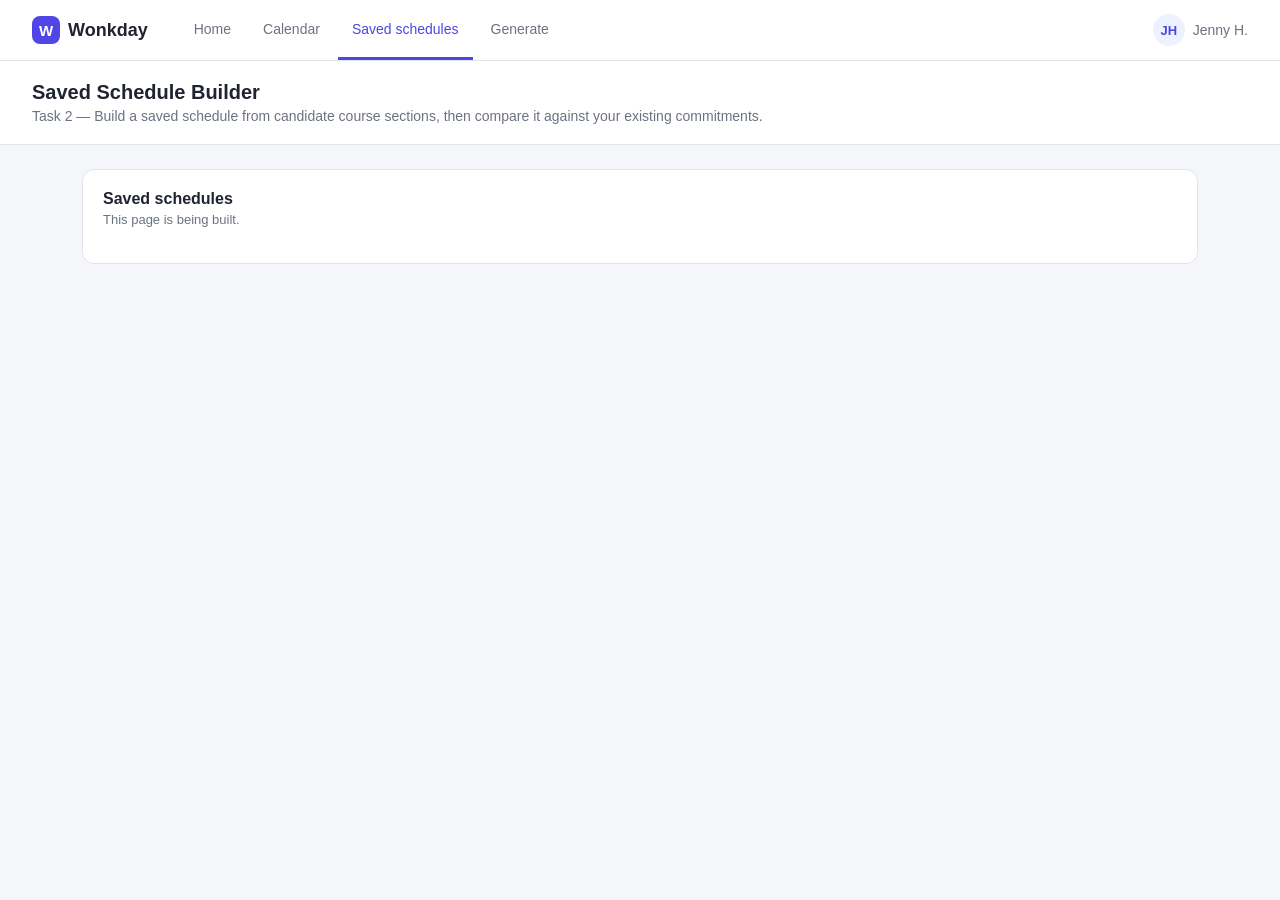
==== schedules.html @ 678dd510 "first commit" ====
<!DOCTYPE html>
<html lang="en">
<head>
<meta charset="UTF-8" />
<meta name="viewport" content="width=device-width, initial-scale=1.0" />
<title>Saved Schedules · Wonkday</title>
<link rel="stylesheet" href="css/app.css" />
</head>
<body>

<nav class="app-nav" aria-label="Main">
  <div class="inner">
    <a class="brand" href="index.html"><span class="logo">W</span>Wonkday</a>
    <div class="links">
      <a href="index.html">Home</a>
      <a href="calendar.html">Calendar</a>
      <a href="schedules.html" aria-current="page">Saved schedules</a>
      <a href="generate.html">Generate</a>
    </div>
    <div class="user"><span class="avatar">JH</span>Jenny H.</div>
  </div>
</nav>

<header class="page-header">
  <h1>Saved Schedule Builder</h1>
  <p>Task 2 — Build a saved schedule from candidate course sections, then compare it against your existing commitments.</p>
</header>

<main class="page">
  <section class="panel">
    <h2>Saved schedules</h2>
    <p class="sub">This page is being built.</p>
  </section>
</main>

<script src="js/store.js"></script>
</body>
</html>
---- css/app.css ----
:root {
  --bg: #f5f6fa;
  --panel: #ffffff;
  --border: #e1e4ea;
  --text: #1f2430;
  --muted: #6b7280;
  --accent: #4f46e5;
  --accent-dark: #4338ca;
  --accent-light: #eef2ff;
  --class-color: #4f46e5;
  --work-color: #0f9d58;
  --commit-color: #e8871e;
  --candidate-color: #7c3aed;
  --danger: #dc2626;
  --danger-light: #fee2e2;
  --success: #15803d;
  --success-light: #dcfce7;
}

* { box-sizing: border-box; }

body {
  margin: 0;
  font-family: -apple-system, BlinkMacSystemFont, "Segoe UI", Roboto, Helvetica, Arial, sans-serif;
  background: var(--bg);
  color: var(--text);
}

.app-nav {
  background: var(--panel);
  border-bottom: 1px solid var(--border);
  position: sticky;
  top: 0;
  z-index: 20;
}
.app-nav .inner {
  padding: 0 32px;
  display: flex;
  align-items: center;
  gap: 32px;
  height: 60px;
}
.app-nav .brand {
  display: flex;
  align-items: center;
  gap: 8px;
  font-weight: 700;
  font-size: 18px;
  color: var(--text);
  text-decoration: none;
}
.app-nav .brand .logo {
  width: 28px;
  height: 28px;
  border-radius: 8px;
  background: var(--accent);
  color: #fff;
  display: inline-flex;
  align-items: center;
  justify-content: center;
  font-size: 15px;
}
.app-nav .links { display: flex; gap: 4px; height: 100%; }
.app-nav .links a {
  display: flex;
  align-items: center;
  padding: 0 14px;
  color: var(--muted);
  text-decoration: none;
  font-size: 14px;
  font-weight: 500;
  border-bottom: 3px solid transparent;
}
.app-nav .links a:hover { color: var(--text); }
.app-nav .links a[aria-current="page"] {
  color: var(--accent);
  border-bottom-color: var(--accent);
}
.app-nav .user {
  margin-left: auto;
  display: flex;
  align-items: center;
  gap: 8px;
  font-size: 14px;
  color: var(--muted);
}
.app-nav .user .avatar {
  width: 32px;
  height: 32px;
  border-radius: 50%;
  background: var(--accent-light);
  color: var(--accent);
  font-weight: 700;
  font-size: 13px;
  display: inline-flex;
  align-items: center;
  justify-content: center;
}

.page-header {
  background: var(--panel);
  border-bottom: 1px solid var(--border);
  padding: 20px 32px;
}
.page-header h1 { margin: 0 0 4px; font-size: 20px; }
.page-header p { margin: 0; color: var(--muted); font-size: 14px; }

.page {
  max-width: 1180px;
  margin: 0 auto;
  padding: 24px 32px 64px;
}

.panel {
  background: var(--panel);
  border: 1px solid var(--border);
  border-radius: 12px;
  padding: 20px;
}
.panel h2 { margin: 0 0 4px; font-size: 16px; }
.panel .sub { margin: 0 0 16px; font-size: 13px; color: var(--muted); }

.btn {
  display: inline-flex;
  align-items: center;
  justify-content: center;
  padding: 10px 14px;
  border-radius: 8px;
  font-size: 14px;
  font-weight: 600;
  cursor: pointer;
  border: none;
  text-decoration: none;
  font-family: inherit;
  background: var(--accent);
  color: #fff;
}
.btn:hover { background: var(--accent-dark); }

.legend { display: flex; gap: 16px; margin-top: 12px; font-size: 12px; color: var(--muted); flex-wrap: wrap; }
.legend span { display: inline-flex; align-items: center; gap: 6px; }
.swatch { width: 10px; height: 10px; border-radius: 3px; display: inline-block; }

.toast {
  position: fixed;
  left: 50%;
  bottom: 28px;
  transform: translateX(-50%) translateY(20px);
  background: var(--text);
  color: #fff;
  padding: 12px 20px;
  border-radius: 10px;
  font-size: 14px;
  opacity: 0;
  pointer-events: none;
  transition: opacity 0.2s, transform 0.2s;
  z-index: 50;
}
.toast.show { opacity: 1; transform: translateX(-50%) translateY(0); }
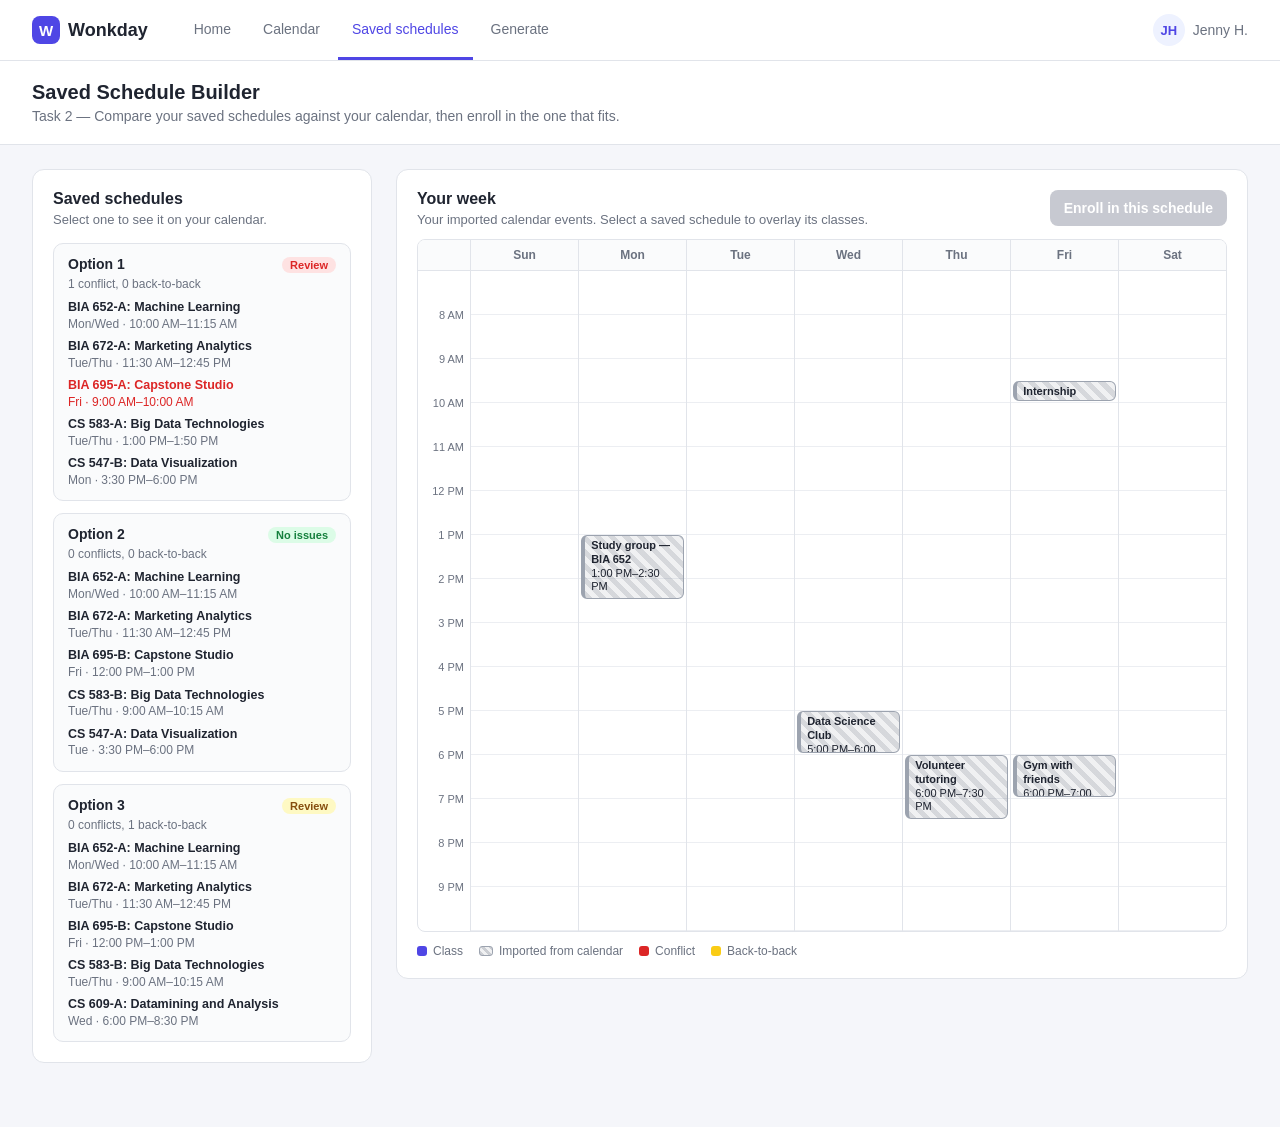
==== commit 41fe5a0b: "schedules.html and contribution statement added functionality to schedules.html and added my contrib" ====
--- a/schedules.html
+++ b/schedules.html
@@ -5,6 +5,95 @@
 <meta name="viewport" content="width=device-width, initial-scale=1.0" />
 <title>Saved Schedules · Wonkday</title>
 <link rel="stylesheet" href="css/app.css" />
+<style>
+  main.page { max-width: 1320px; }
+  .layout { display: grid; grid-template-columns: 340px 1fr; gap: 24px; align-items: start; }
+  @media (max-width: 1000px) { .layout { grid-template-columns: 1fr; } }
+
+  /* schedule list */
+  .sched-list { display: flex; flex-direction: column; gap: 12px; }
+  .sched {
+    text-align: left; font-family: inherit; color: inherit; width: 100%;
+    background: #fafbfc; border: 1px solid var(--border); border-radius: 10px;
+    padding: 12px 14px; cursor: pointer;
+  }
+  .sched:hover { border-color: var(--accent); }
+  .sched.selected { background: var(--accent-light); border-color: var(--accent); box-shadow: 0 0 0 1px var(--accent); }
+  .sched .top { display: flex; justify-content: space-between; align-items: baseline; gap: 8px; }
+  .sched .name { font-weight: 700; font-size: 14px; }
+  .badge { font-size: 11px; font-weight: 600; padding: 2px 8px; border-radius: 999px; white-space: nowrap; }
+  .badge.ok { background: var(--success-light); color: var(--success); }
+  .badge.bad { background: var(--danger-light); color: var(--danger); }
+  .badge.warn { background: #fef9c3; color: #854d0e; }
+  .sched .counts { font-size: 12px; margin: 4px 0 8px; color: var(--muted); }
+  .sched ul { list-style: none; margin: 0; padding: 0; display: flex; flex-direction: column; gap: 6px; }
+  .sched li { font-size: 12px; line-height: 1.35; }
+  .sched li strong { display: block; font-size: 12.5px; }
+  .sched li span { color: var(--muted); }
+  .sched li.hit strong, .sched li.hit span { color: var(--danger); }
+
+  /* calendar header */
+  .cal-top { display: flex; justify-content: space-between; align-items: flex-start; gap: 16px; flex-wrap: wrap; }
+  .cal-top .sub { margin-bottom: 12px; }
+  .btn:disabled { background: #c7c9d1; cursor: not-allowed; }
+  .btn-secondary { background: #fff; color: var(--accent); border: 1px solid var(--accent); }
+  .btn-secondary:hover { background: var(--accent-light); }
+
+  /* week grid */
+  .cal-wrap { overflow-x: auto; }
+  .cal { min-width: 760px; border: 1px solid var(--border); border-radius: 8px; overflow: hidden; }
+  .cal-head, .cal-body { display: grid; grid-template-columns: 52px repeat(7, 1fr); }
+  .cal-head div {
+    background: #fafbfc; text-align: center; font-size: 12px; font-weight: 600; color: var(--muted);
+    padding: 8px 4px; border-bottom: 1px solid var(--border); border-left: 1px solid var(--border);
+  }
+  .cal-head div:first-child { border-left: none; }
+  .time-col { position: relative; }
+  .time-col span { position: absolute; right: 6px; font-size: 11px; color: var(--muted); transform: translateY(-50%); }
+  .day-col {
+    position: relative; border-left: 1px solid var(--border);
+    background-image: repeating-linear-gradient(to bottom, transparent 0, transparent 43px, #eceef2 43px, #eceef2 44px);
+  }
+  .blk {
+    position: absolute; border-radius: 6px; padding: 3px 6px; font-size: 11px; line-height: 1.25;
+    overflow: hidden; border: 1px solid transparent; z-index: 2;
+  }
+  .blk strong { display: block; font-weight: 600; }
+  .blk.class { background: var(--class-color); color: #fff; }
+  .blk.event { color: #1f2430; border-left-width: 4px; }
+  .blk.event { border-color: #9ca3af;
+    background: repeating-linear-gradient(45deg, rgba(107,114,128,.28) 0 5px, rgba(107,114,128,.1) 5px 10px); }
+  /* conflicts = red, back-to-back = yellow (conflict wins) */
+  .blk.class.conflict { background: var(--danger); }
+  .blk.event.conflict { border-color: var(--danger); color: #7f1d1d;
+    background: repeating-linear-gradient(45deg, rgba(220,38,38,.35) 0 5px, rgba(220,38,38,.12) 5px 10px); }
+  .blk.class.b2b { background: #facc15; color: #422006; }
+  .blk.event.b2b { border-color: #ca8a04; color: #422006;
+    background: repeating-linear-gradient(45deg, rgba(250,204,21,.55) 0 5px, rgba(250,204,21,.2) 5px 10px); }
+  .legend .sw-ev { width: 14px; height: 10px; border-radius: 3px; border: 1px solid #9ca3af;
+    background: repeating-linear-gradient(45deg, rgba(107,114,128,.35) 0 3px, rgba(107,114,128,.1) 3px 6px); }
+
+  /* modal */
+  .overlay { position: fixed; inset: 0; background: rgba(31,36,48,.5); display: flex; align-items: center; justify-content: center; z-index: 60; padding: 16px; }
+  .modal { background: #fff; border-radius: 12px; padding: 24px; width: 100%; max-width: 460px; box-shadow: 0 20px 50px rgba(0,0,0,.25); }
+  .modal h3 { margin: 0 0 8px; font-size: 18px; }
+  .modal p { margin: 0 0 10px; font-size: 14px; line-height: 1.5; color: var(--muted); }
+  .modal ul { margin: 0 0 12px; padding-left: 18px; font-size: 13px; line-height: 1.5; }
+  .modal .actions { display: flex; justify-content: flex-end; gap: 10px; margin-top: 18px; }
+  .modal .spin { display: flex; align-items: center; gap: 12px; font-size: 14px; padding: 8px 0; }
+  .spinner { width: 22px; height: 22px; border-radius: 50%; border: 3px solid var(--accent-light); border-top-color: var(--accent); animation: spin .8s linear infinite; }
+  @keyframes spin { to { transform: rotate(360deg); } }
+
+  /* confirmation */
+  .done { max-width: 640px; margin: 0 auto; text-align: center; }
+  .done .check { width: 56px; height: 56px; border-radius: 50%; background: var(--success-light); color: var(--success);
+    display: inline-flex; align-items: center; justify-content: center; font-size: 28px; margin-bottom: 8px; }
+  .done ul { list-style: none; padding: 0; margin: 16px 0; text-align: left; display: flex; flex-direction: column; gap: 8px; }
+  .done li { border: 1px solid var(--border); border-radius: 8px; padding: 10px 12px; font-size: 14px; }
+  .done li span { display: block; color: var(--muted); font-size: 12.5px; margin-top: 2px; }
+  .done .actions { display: flex; justify-content: center; gap: 10px; }
+  [hidden] { display: none !important; }
+</style>
 </head>
 <body>
 
@@ -22,17 +111,231 @@
 </nav>
 
 <header class="page-header">
-  <h1>Saved Schedule Builder</h1>
-  <p>Task 2 — Build a saved schedule from candidate course sections, then compare it against your existing commitments.</p>
+  <h1 id="pageTitle">Saved Schedule Builder</h1>
+  <p id="pageSub">Task 2 — Compare your saved schedules against your calendar, then enroll in the one that fits.</p>
 </header>
 
 <main class="page">
-  <section class="panel">
-    <h2>Saved schedules</h2>
-    <p class="sub">This page is being built.</p>
+  <div class="layout" id="browse">
+    <section class="panel">
+      <h2>Saved schedules</h2>
+      <p class="sub">Select one to see it on your calendar.</p>
+      <div class="sched-list" id="schedList"></div>
+    </section>
+
+    <section class="panel">
+      <div class="cal-top">
+        <div>
+          <h2 id="calTitle">Your week</h2>
+          <p class="sub" id="calSub"></p>
+        </div>
+        <button class="btn" id="enrollBtn" disabled>Enroll in this schedule</button>
+      </div>
+      <div class="cal-wrap"><div class="cal" id="cal"></div></div>
+      <div class="legend">
+        <span><span class="swatch" style="background:var(--class-color)"></span>Class</span>
+        <span><span class="sw-ev swatch"></span>Imported from calendar</span>
+        <span><span class="swatch" style="background:var(--danger)"></span>Conflict</span>
+        <span><span class="swatch" style="background:#facc15"></span>Back-to-back</span>
+      </div>
+    </section>
+  </div>
+
+  <section class="panel done" id="done" hidden>
+    <div class="check">✓</div>
+    <h2 style="font-size:20px">You're enrolled!</h2>
+    <p class="sub" id="doneSub"></p>
+    <ul id="doneList"></ul>
+    <div class="actions">
+      <a class="btn btn-secondary" href="index.html">Back to home</a>
+      <a class="btn" href="calendar.html">Sync to my calendar</a>
+    </div>
   </section>
 </main>
 
 <script src="js/store.js"></script>
+<script>
+(() => {
+  /* ---------- Predefined data (edit here to change the demo) ---------- */
+  const EVENTS = [
+    { id: "e1", name: "Study group — BIA 652", type: "commitment", days: ["Mon"], start: "13:00", end: "14:30" },
+    { id: "e2", name: "Data Science Club", type: "commitment", days: ["Wed"], start: "17:00", end: "18:00" },
+    { id: "e3", name: "Internship stand-up", type: "work", days: ["Fri"], start: "09:30", end: "10:00" },
+    { id: "e4", name: "Volunteer tutoring", type: "commitment", days: ["Thu"], start: "18:00", end: "19:30" },
+    { id: "e5", name: "Gym with friends", type: "commitment", days: ["Fri"], start: "18:00", end: "19:00" },
+  ];
+  const ML  = { code: "BIA 652-A", name: "Machine Learning", days: ["Mon", "Wed"], start: "10:00", end: "11:15" };
+  const MA  = { code: "BIA 672-A", name: "Marketing Analytics", days: ["Tue", "Thu"], start: "11:30", end: "12:45" };
+  const SCHEDULES = [
+    { id: "s1", name: "Option 1", classes: [ML, MA,
+      { code: "BIA 695-A", name: "Capstone Studio", days: ["Fri"], start: "09:00", end: "10:00" },
+      { code: "CS 583-A", name: "Big Data Technologies", days: ["Tue", "Thu"], start: "13:00", end: "13:50" },
+      { code: "CS 547-B", name: "Data Visualization", days: ["Mon"], start: "15:30", end: "18:00" } ] },
+    { id: "s2", name: "Option 2", classes: [ML, MA,
+      { code: "BIA 695-B", name: "Capstone Studio", days: ["Fri"], start: "12:00", end: "13:00" },
+      { code: "CS 583-B", name: "Big Data Technologies", days: ["Tue", "Thu"], start: "09:00", end: "10:15" },
+      { code: "CS 547-A", name: "Data Visualization", days: ["Tue"], start: "15:30", end: "18:00" } ] },
+    { id: "s3", name: "Option 3", classes: [ML, MA,
+      { code: "BIA 695-B", name: "Capstone Studio", days: ["Fri"], start: "12:00", end: "13:00" },
+      { code: "CS 583-B", name: "Big Data Technologies", days: ["Tue", "Thu"], start: "09:00", end: "10:15" },
+      { code: "CS 609-A", name: "Datamining and Analysis", days: ["Wed"], start: "18:00", end: "20:30" } ] },
+  ];
+
+  const WEEK = ["Sun", "Mon", "Tue", "Wed", "Thu", "Fri", "Sat"];
+  const START_H = 7, END_H = 22, HOUR_PX = 44;
+  const $ = (id) => document.getElementById(id);
+  const esc = (s) => String(s).replace(/[&<>"]/g, (c) => ({ "&": "&amp;", "<": "&lt;", ">": "&gt;", '"': "&quot;" }[c]));
+  const plural = (n, w) => `${n} ${w}${n === 1 ? "" : "s"}`;
+  const mins = WonkStore.toMinutes;
+  const pattern = (it) => `${it.days.join("/")} · ${WonkStore.fmtRange(it.start, it.end)}`;
+  const tOverlap = (a, b) => mins(a.start) < mins(b.end) && mins(b.start) < mins(a.end);
+  const touches = (a, b) => a.end === b.start || b.end === a.start;
+
+  let selected = null;
+
+  /* ---------- Conflict analysis ---------- */
+  function analyze(s) {
+    const items = [...s.classes.map((c, i) => ({ ...c, kind: "class", key: `c${i}` })),
+                   ...EVENTS.map((e) => ({ ...e, kind: "event", key: e.id }))];
+    const flags = {};          // "key|Day" -> "conflict" | "b2b"
+    const conflicts = [], b2bs = [];
+    const flag = (it, day, f) => { const k = `${it.key}|${day}`; if (flags[k] !== "conflict") flags[k] = f; };
+    for (let i = 0; i < items.length; i++) for (let j = i + 1; j < items.length; j++) {
+      const a = items[i], b = items[j];
+      if (a.kind === "event" && b.kind === "event") continue;
+      const shared = a.days.filter((d) => b.days.includes(d));
+      if (!shared.length) continue;
+      const label = `${a.code || a.name} and ${b.code || b.name} (${shared.join("/")})`;
+      if (tOverlap(a, b)) {
+        conflicts.push(label); shared.forEach((d) => { flag(a, d, "conflict"); flag(b, d, "conflict"); });
+      } else if (touches(a, b)) {
+        b2bs.push(label); shared.forEach((d) => { flag(a, d, "b2b"); flag(b, d, "b2b"); });
+      }
+    }
+    return { items, flags, conflicts, b2bs };
+  }
+  const summary = (a) => `${plural(a.conflicts.length, "conflict")}, ${a.b2bs.length} back-to-back`;
+
+  /* ---------- Left column ---------- */
+  function renderList() {
+    $("schedList").innerHTML = SCHEDULES.map((s) => {
+      const a = analyze(s);
+      const bad = new Set(), cls = (i) => a.flags[`c${i}|${s.classes[i].days[0]}`];
+      s.classes.forEach((c, i) => c.days.forEach((d) => { if (a.flags[`c${i}|${d}`] === "conflict") bad.add(i); }));
+      const badge = a.conflicts.length ? "bad" : a.b2bs.length ? "warn" : "ok";
+      return `
+      <button class="sched ${selected === s.id ? "selected" : ""}" data-id="${s.id}" aria-pressed="${selected === s.id}">
+        <div class="top"><span class="name">${s.name}</span>
+          <span class="badge ${badge}">${a.conflicts.length || a.b2bs.length ? "Review" : "No issues"}</span></div>
+        <div class="counts">${summary(a)}</div>
+        <ul>${s.classes.map((c, i) => `
+          <li class="${bad.has(i) ? "hit" : ""}"><strong>${esc(c.code)}: ${esc(c.name)}</strong><span>${pattern(c)}</span></li>`).join("")}
+        </ul>
+      </button>`;
+    }).join("");
+    document.querySelectorAll(".sched").forEach((b) => b.addEventListener("click", () => {
+      selected = selected === b.dataset.id ? null : b.dataset.id;
+      render();
+    }));
+  }
+
+  /* ---------- Weekly calendar ---------- */
+  function renderCal() {
+    const s = SCHEDULES.find((x) => x.id === selected);
+    const a = s ? analyze(s) : { items: EVENTS.map((e) => ({ ...e, kind: "event", key: e.id })), flags: {}, conflicts: [], b2bs: [] };
+    $("calTitle").textContent = s ? `Your week with ${s.name}` : "Your week";
+    $("calSub").textContent = s ? summary(a) + " — conflicts in red, back-to-back in yellow."
+                                : "Your imported calendar events. Select a saved schedule to overlay its classes.";
+    $("enrollBtn").disabled = !s;
+    $("enrollBtn").textContent = s ? `Enroll in ${s.name}` : "Enroll in this schedule";
+
+    let labels = "";
+    for (let h = START_H + 1; h < END_H; h++) {
+      const hh = h % 12 === 0 ? 12 : h % 12;
+      labels += `<span style="top:${(h - START_H) * HOUR_PX}px">${hh} ${h >= 12 ? "PM" : "AM"}</span>`;
+    }
+    const h = (END_H - START_H) * HOUR_PX;
+    let html = `<div class="cal-head"><div></div>${WEEK.map((d) => `<div>${d}</div>`).join("")}</div>
+      <div class="cal-body"><div class="time-col" style="height:${h}px">${labels}</div>`;
+    WEEK.forEach((day) => {
+      const todays = a.items.filter((it) => it.days.includes(day));
+      html += `<div class="day-col" style="height:${h}px">` + todays.map((it) => {
+        const top = (mins(it.start) - START_H * 60) / 60 * HOUR_PX;
+        const ht = Math.max((mins(it.end) - mins(it.start)) / 60 * HOUR_PX - 2, 20);
+        const clash = todays.some((o) => o !== it && tOverlap(o, it));
+        const lane = clash && it.kind === "event" ? 1 : 0;
+        const f = a.flags[`${it.key}|${day}`] || "";
+        const title = it.kind === "class" ? `${it.code}: ${it.name}` : it.name;
+        return `<div class="blk ${it.kind} ${it.kind === "event" ? it.type : ""} ${f}"
+          style="top:${top}px;height:${ht}px;left:${clash ? lane * 50 + 2 : 2}%;width:${clash ? 48 : 96}%"
+          title="${esc(title)} · ${WonkStore.fmtRange(it.start, it.end)}">
+          <strong>${esc(title)}</strong>${WonkStore.fmtRange(it.start, it.end)}</div>`;
+      }).join("") + `</div>`;
+    });
+    $("cal").innerHTML = html + `</div>`;
+  }
+
+  function render() { renderList(); renderCal(); }
+
+  /* ---------- Dialogs ---------- */
+  function modal(title, bodyHtml, buttons) {
+    const o = document.createElement("div");
+    o.className = "overlay";
+    o.innerHTML = `<div class="modal" role="dialog" aria-modal="true"><h3>${title}</h3>${bodyHtml}
+      <div class="actions"></div></div>`;
+    const box = o.querySelector(".actions");
+    (buttons || []).forEach((b) => {
+      const el = document.createElement("button");
+      el.className = `btn ${b.secondary ? "btn-secondary" : ""}`;
+      el.textContent = b.label;
+      el.addEventListener("click", () => { o.remove(); b.onClick && b.onClick(); });
+      box.appendChild(el);
+    });
+    document.body.appendChild(o);
+    return o;
+  }
+
+  function enroll() {
+    const s = SCHEDULES.find((x) => x.id === selected);
+    const a = analyze(s);
+    const confirmStep = () => modal(`Enroll in ${s.name}?`,
+      `<p>You're about to enroll in these ${s.classes.length} classes:</p>
+       <ul>${s.classes.map((c) => `<li>${esc(c.code)}: ${esc(c.name)}</li>`).join("")}</ul>`,
+      [{ label: "Cancel", secondary: true }, { label: "Confirm enrollment", onClick: submit }]);
+
+    if (a.conflicts.length || a.b2bs.length) {
+      modal("Heads up: this schedule overlaps your calendar",
+        `<p>None of the classes in ${s.name} conflict with each other, but there are conflicts with your calendar.</p>
+         <ul>${a.conflicts.map((c) => `<li><strong style="color:var(--danger)">Conflict:</strong> ${esc(c)}</li>`).join("")}
+         ${a.b2bs.map((c) => `<li><strong style="color:#a16207">Back-to-back:</strong> ${esc(c)}</li>`).join("")}</ul>`,
+        [{ label: "Go back", secondary: true }, { label: "Continue", onClick: confirmStep }]);
+    } else confirmStep();
+  }
+
+  function submit() {
+    const s = SCHEDULES.find((x) => x.id === selected);
+    const wait = modal("Enrolling…", `<div class="spin"><span class="spinner"></span>Submitting your enrollment for ${s.name}…</div>`);
+    setTimeout(() => {
+      wait.remove();
+      try { localStorage.setItem("enrolledSchedule_v1", JSON.stringify(s)); } catch (e) {}
+      showDone(s);
+    }, 1800);
+  }
+
+  function showDone(s) {
+    $("browse").hidden = true;
+    $("done").hidden = false;
+    $("pageTitle").textContent = "Enrollment confirmed";
+    $("pageSub").textContent = "Spring 2027 registration";
+    $("doneSub").textContent = `You're registered for ${plural(s.classes.length, "class")} from ${s.name}.`;
+    $("doneList").innerHTML = s.classes.map((c) =>
+      `<li><strong>${esc(c.code)}: ${esc(c.name)}</strong><span>${pattern(c)}</span></li>`).join("");
+    window.scrollTo(0, 0);
+  }
+
+  $("enrollBtn").addEventListener("click", enroll);
+  render();
+})();
+</script>
 </body>
 </html>
